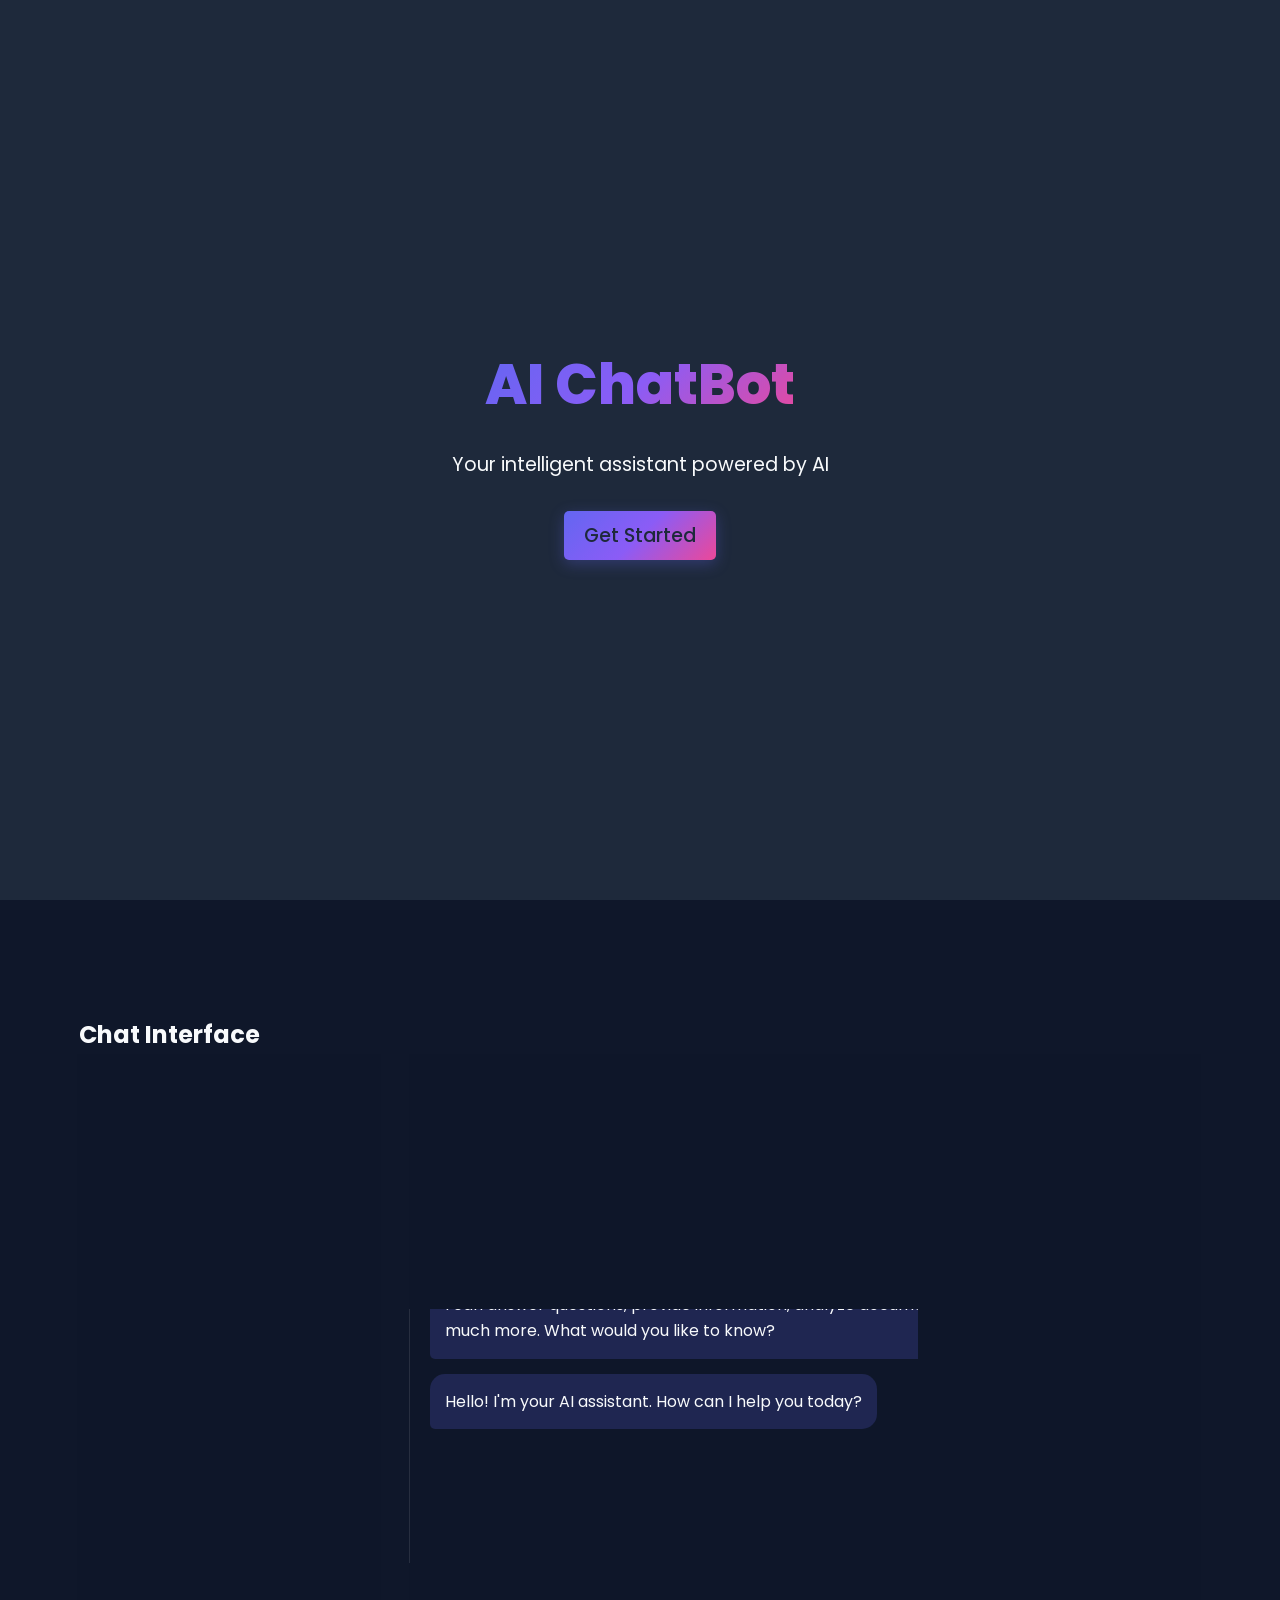
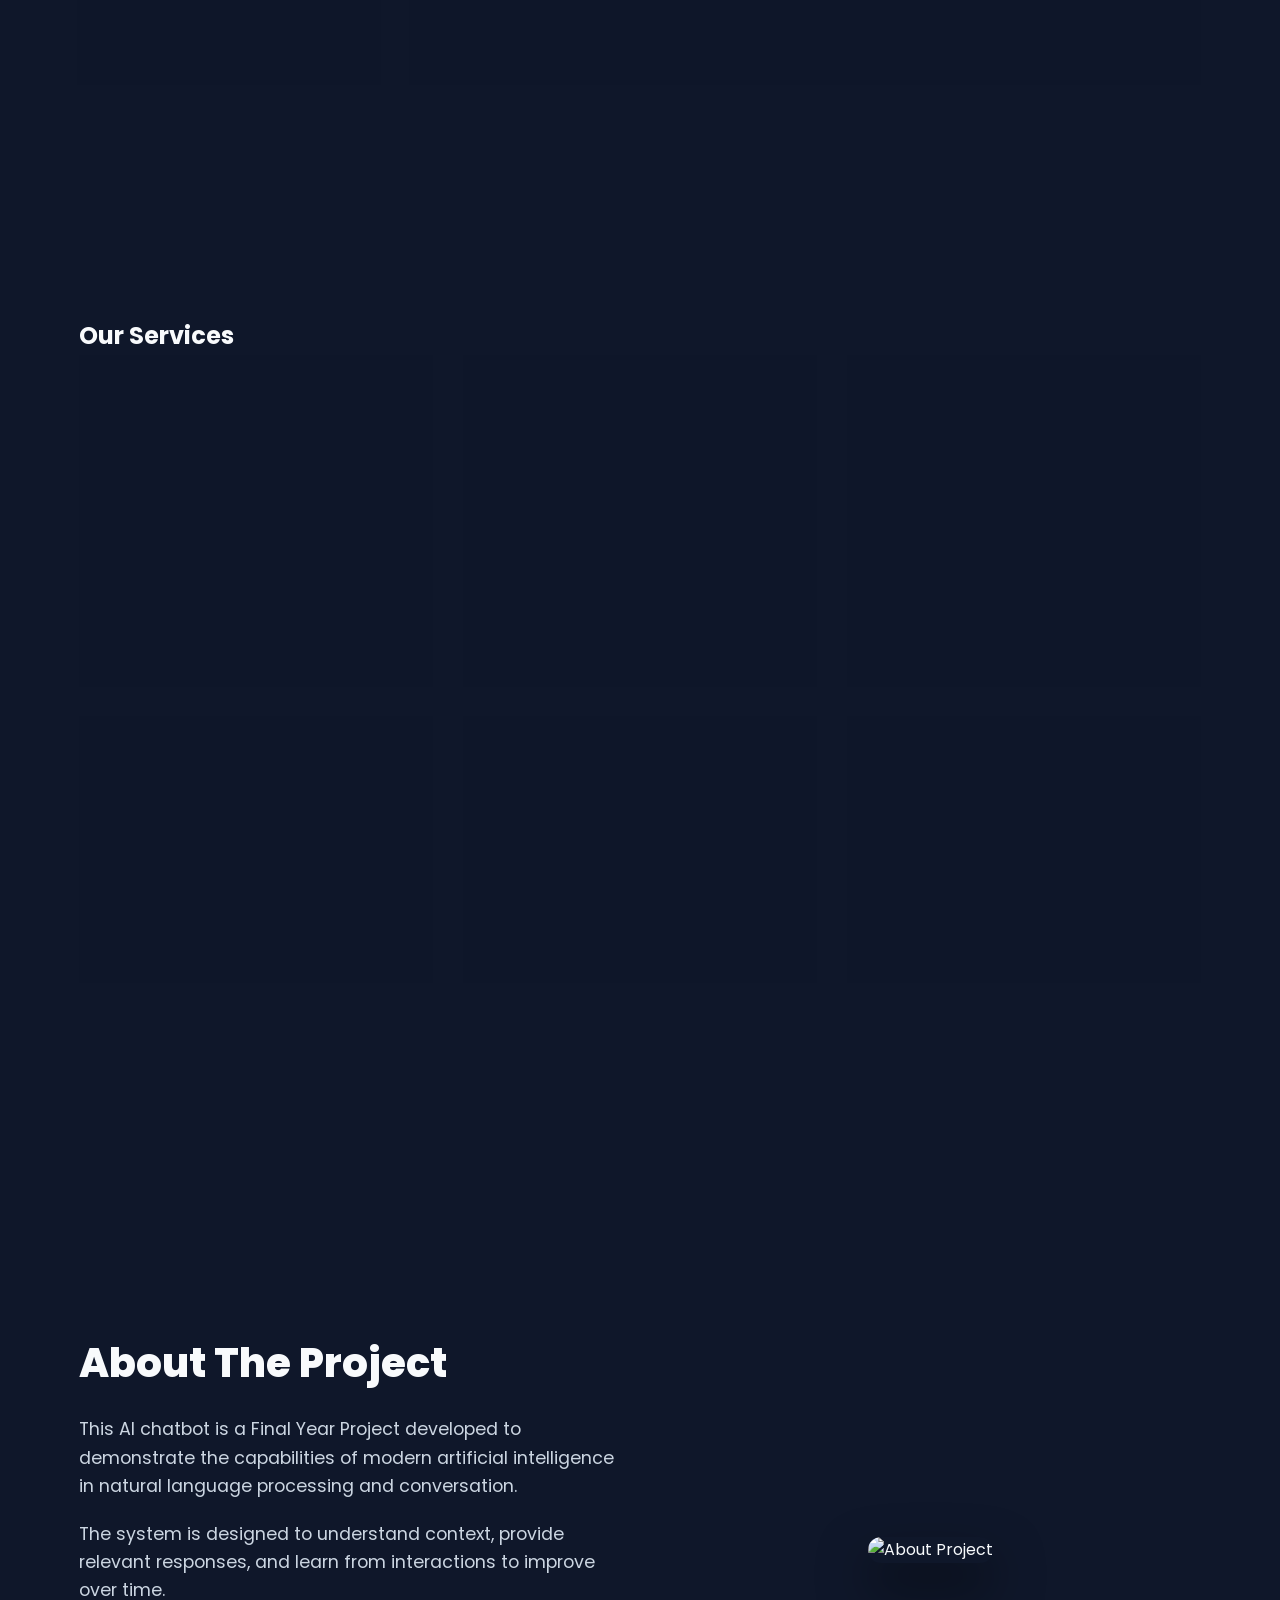
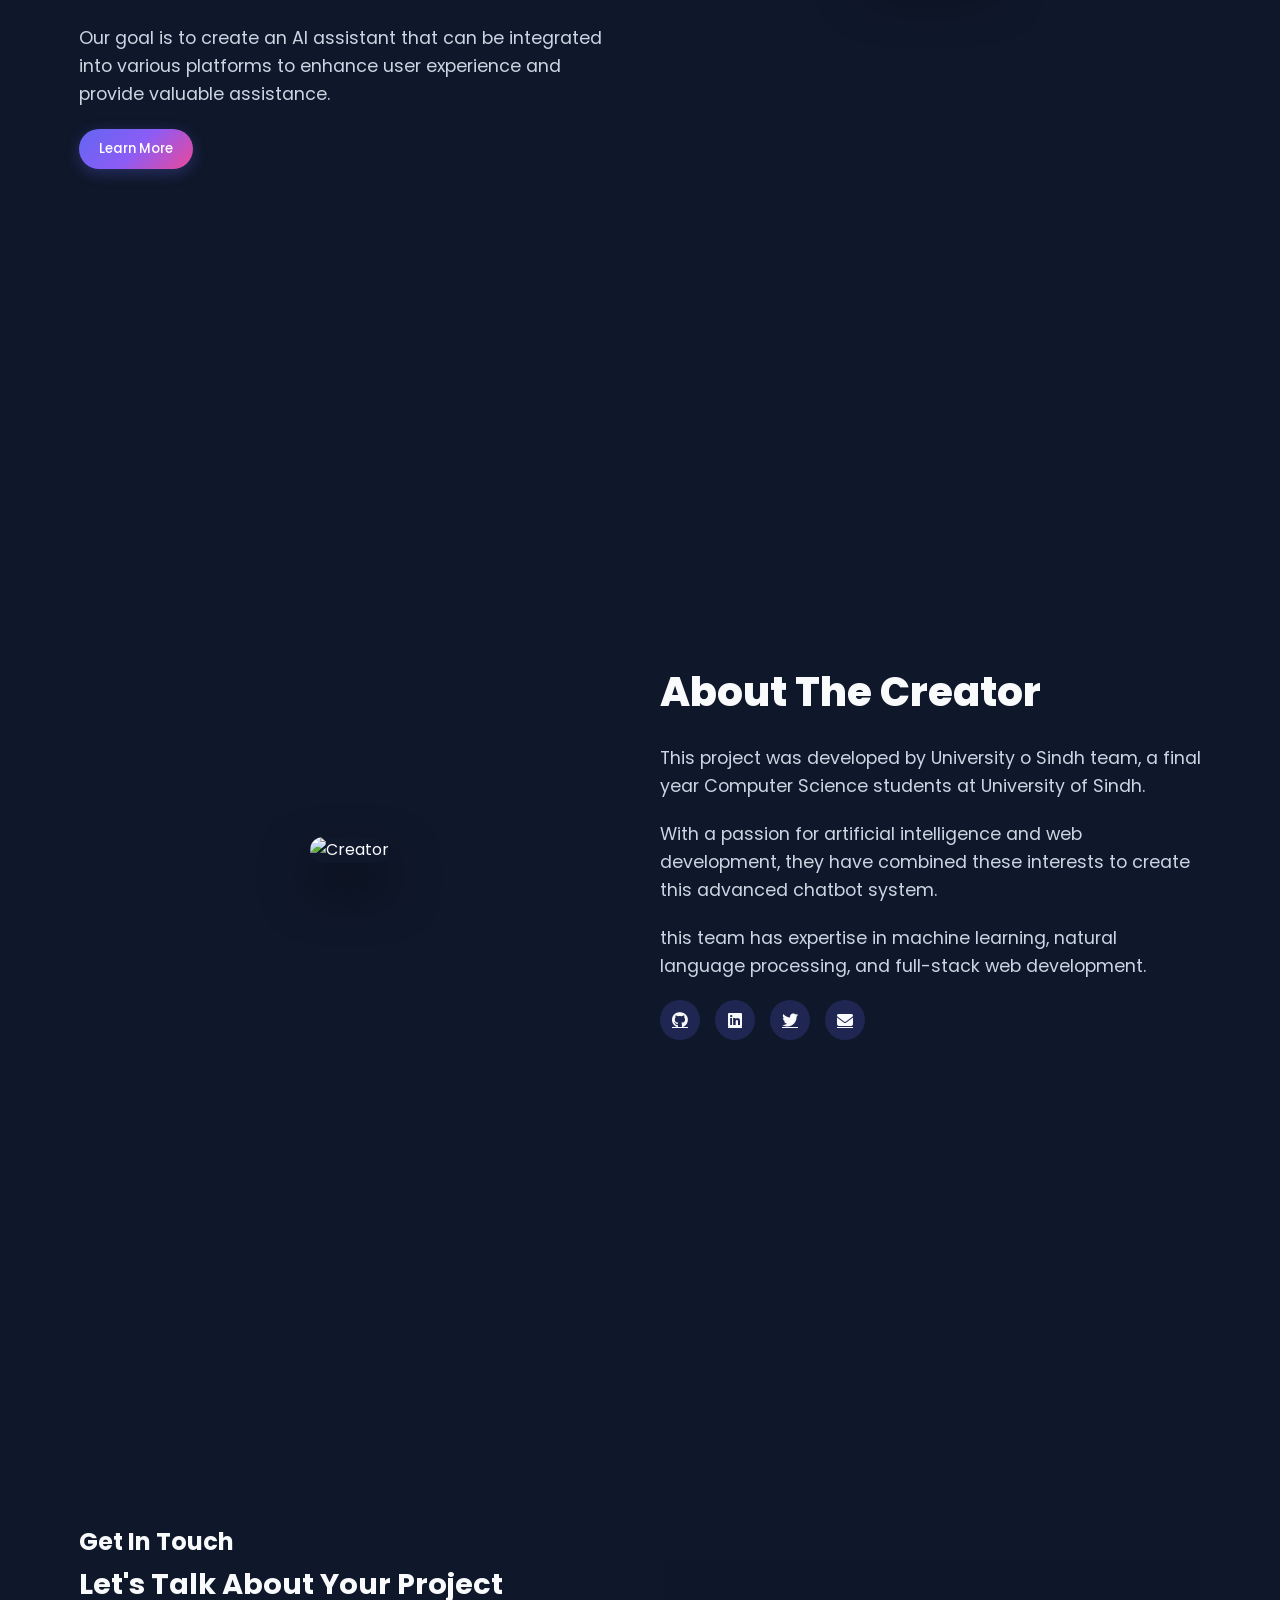
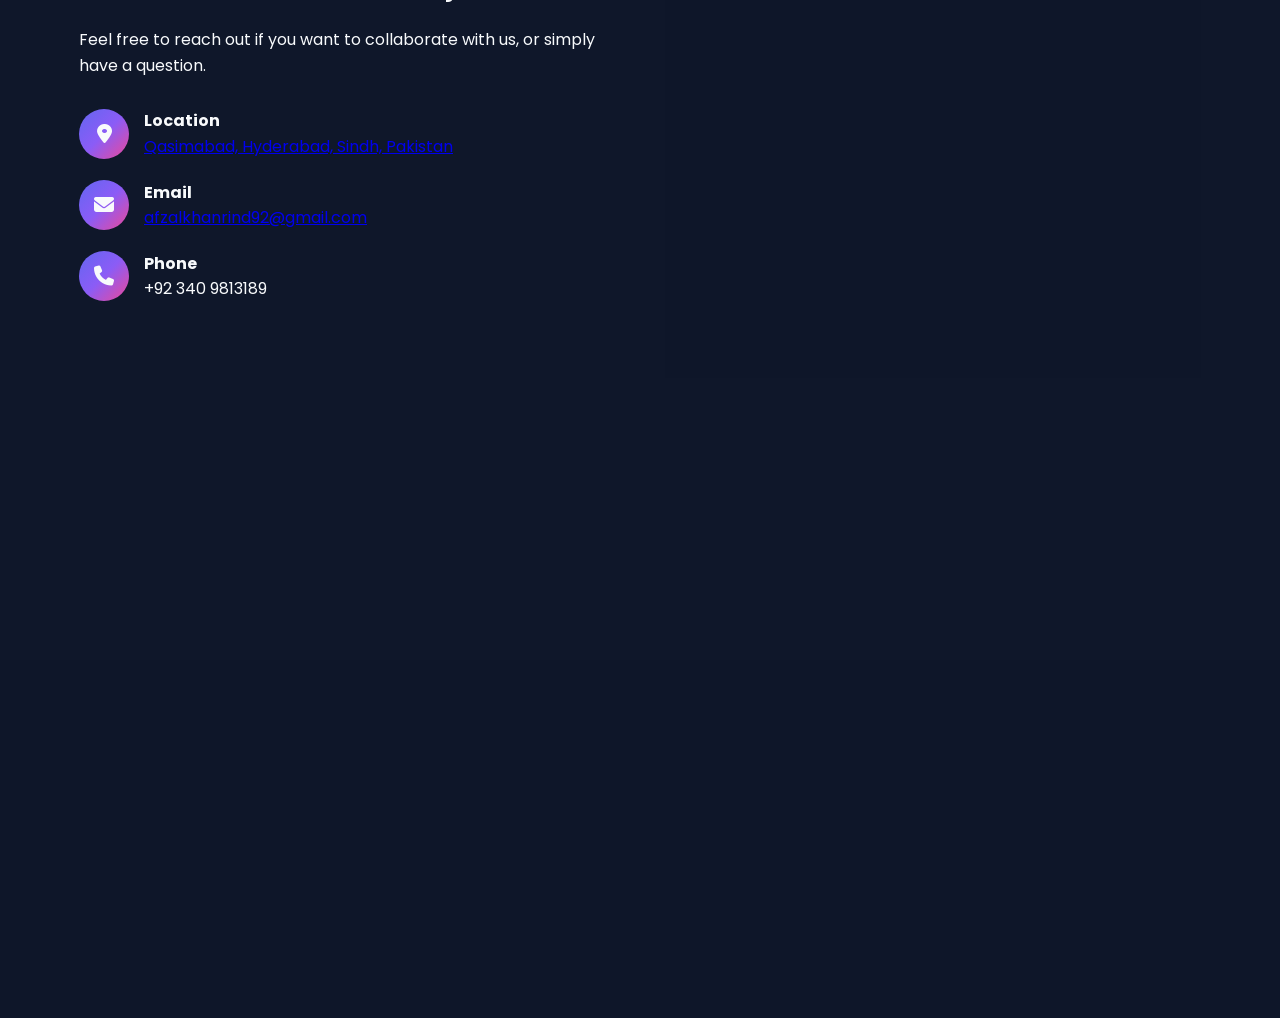
==== index.html @ c1f3da2f "Final Year project Computer Science" ====
<html lang="en">
<head>
    <meta charset="UTF-8">
    <meta name="viewport" content="width=device-width, initial-scale=1.0">
    <title>AI ChatBot | Final Year Project</title>
    <link href="https://cdn.jsdelivr.net/npm/tailwindcss@2.2.19/dist/tailwind.min.css" rel="stylesheet">
    <link rel="stylesheet" href="https://cdnjs.cloudflare.com/ajax/libs/font-awesome/6.4.0/css/all.min.css">
    <link href="https://fonts.googleapis.com/css2?family=Poppins:wght@300;400;500;600;700&display=swap" rel="stylesheet">
    <style>
        * {
            margin: 0;
            padding: 0;
            box-sizing: border-box;
            font-family: 'Poppins', sans-serif;
        }

        :root {
            --primary: #6366f1;
            --primary-dark: #4f46e5;
            --secondary: #8b5cf6;
            --accent: #ec4899;
            --light: #f8fafc;
            --dark: #1e293b;
            --gray: #64748b;
            --success: #10b981;
            --gradient: linear-gradient(135deg, var(--primary) 0%, var(--secondary) 50%, var(--accent) 100%);
            --transition: all 0.3s ease;
        }

        body {
            background-color: #0f172a;
            color: var(--light);
            line-height: 1.6;
            overflow-x: hidden;
            transition: var(--transition);
        }

        body.light-mode {
            background-color: #f1f5f9;
            color: var(--dark);
        }

        .glass-effect {
            background: rgba(15, 23, 42, 0.7);
            backdrop-filter: blur(10px);
            border: 1px solid rgba(255, 255, 255, 0.1);
        }

        /* //ai chat icon */
        /* //ai chat icon */
        /* //ai chat icon */
        #ai-chat-icon {
            position: fixed;
            bottom: 20px;
            right: 20px;
            width: 60px;
            height: 60px;
            background-image: linear-gradient(135deg, 
             rgb(99, 102, 241) 0%,
             rgb(139, 92, 246) 50%, 
             rgb(236, 72, 153) 100%); /* Blue background */
            border-radius: 50%; /* Circular shape */
            display: flex;
            justify-content: center;
            align-items: center;
            cursor: pointer;
            box-shadow: 0 4px 8px rgba(0, 0, 0, 0.2); /* Shadow for depth */
            transition: transform 0.3s ease; /* Smooth hover effect */
            z-index: 1000; /* Ensure it's on top, floating above content */
            border: none; /* Remove button border */
            padding: 0; /* Remove padding */
        }
        #ai-chat-icon:hover {
            transform: scale(1.1); /* Slight enlarge on hover */
        }

        #ai-chat-icon::before {
            content: "💬"; /* Chat bubble emoji as icon */
            font-size: 30px;
        }

        .light-mode .glass-effect {
            background: rgba(255, 255, 255, 0.7);
            border: 1px solid rgba(0, 0, 0, 0.1);
        }

        .container {
            width: 90%;
            max-width: 1200px;
            margin: 0 auto;
            padding: 0 15px;
        }

        .section {
            padding: 80px 0;
            min-height: 100vh;
            display: flex;
            align-items: center;
        }

        /* Navigation */
        header {
            position: fixed;
            top: 0;
            left: 0;
            width: 100%;
            z-index: 1000;
            padding: 15px 0;
            transition: var(--transition);
        }

        .header-container {
            display: flex;
            justify-content: space-between;
            align-items: center;
        }

        .logo {
            display: flex;
            align-items: center;
            font-weight: 700;
            font-size: 24px;
            color: var(--light);
        }

        .light-mode .logo {
            color: var(--dark);
        }

        .logo span {
            background: var(--gradient);
            -webkit-background-clip: text;
            background-clip: text;
            color: transparent;
            margin-left: 5px;
        }

        .nav-links {
            display: flex;
            align-items: center;
        }

        .nav-links a {
            color: var(--light);
            margin: 0 15px;
            font-weight: 500;
            transition: var(--transition);
            position: relative;
        }

        .light-mode .nav-links a {
            color: var(--dark);
        }

        .nav-links a:hover {
            color: var(--primary);
        }

        .nav-links a:after {
            content: '';
            position: absolute;
            bottom: -5px;
            left: 0;
            width: 0;
            height: 2px;
            background: var(--gradient);
            transition: var(--transition);
        }

        .nav-links a:hover:after {
            width: 100%;
        }

        .nav-actions {
            display: flex;
            align-items: center;
            gap: 15px;
        }

        .btn {
            display: inline-block;
            padding: 10px 20px;
            background: var(--gradient);
            color: white;
            border-radius: 50px;
            font-weight: 500;
            transition: var(--transition);
            border: none;
            cursor: pointer;
            box-shadow: 0 4px 15px rgba(99, 102, 241, 0.3);
        }

        .btn:hover {
            transform: translateY(-3px);
            box-shadow: 0 8px 25px rgba(99, 102, 241, 0.5);
        }

        .btn-outline {
            background: transparent;
            border: 2px solid var(--primary);
            color: var(--primary);
            box-shadow: none;
        }

        .light-mode .btn-outline {
            color: var(--primary);
        }

        .btn-outline:hover {
            background: var(--primary);
            color: white;
        }

        .hamburger {
            display: none;
            flex-direction: column;
            gap: 5px;
            cursor: pointer;
        }

        .hamburger span {
            width: 25px;
            height: 3px;
            background: var(--light);
            border-radius: 5px;
            transition: var(--transition);
        }

        .light-mode .hamburger span {
            background: var(--dark);
        }

        /* Splash Screen */
       .splash-screen {
            position: fixed;
            top: 0;
            left: 0;
            width: 100%;
            height: 100vh;
            background: var(--dark);
            display: flex;
            justify-content: center;
            align-items: center;
            flex-direction: column;
            z-index: 2000;
            transition: opacity 1.5s ease;
        }

        .splash-screen.hidden {
            opacity: 0;
            pointer-events: none; /* Prevent interaction during fade */
        }

        .splash-logo {
            font-size: 3.5rem;
            font-weight: 800;
            margin-bottom: 20px;
            background: var(--gradient);
            -webkit-background-clip: text;
            background-clip: text;
            color: transparent;
            opacity: 0;
            transform: translateY(20px);
            animation: fadeInUp 1s ease 0.5s forwards;
        }

        .splash-tagline {
            font-size: 1.2rem;
            color: var(--light);
            margin-bottom: 30px;
            opacity: 0;
            transform: translateY(20px);
            animation: fadeInUp 1s ease 1s forwards;
        }

        .splash-btn {
            padding: 10px 20px;
            font-size: 1.2em;
            background-color: var(--light);
            color: var(--dark);
            border: none;
            border-radius: 5px;
            cursor: pointer;
            transition: background-color 0.3s ease;
            opacity: 0;
            transform: translateY(20px);
            animation: fadeInUp 1s ease 1.5s forwards;
        }

        .splash-btn:hover {
            background-color: #e0e0e0;
        }

        /* Fade-in animation */
        @keyframes fadeInUp {
            to {
                opacity: 1;
                transform: translateY(0);
            }
        }

        /* Home Section */
        .home-content {
            display: flex;
            align-items: center;
            justify-content: space-between;
            gap: 40px;
        }

        .home-text {
            flex: 1;
        }

        .home-text h1 {
            font-size: 3rem;
            margin-bottom: 20px;
            font-weight: 800;
            line-height: 1.2;
        }

        .home-text h1 span {
            background: var(--gradient);
            -webkit-background-clip: text;
            background-clip: text;
            color: transparent;
        }

        .home-text p {
            font-size: 1.1rem;
            margin-bottom: 30px;
            color: #cbd5e1;
        }

        .light-mode .home-text p {
            color: var(--gray);
        }

        .home-buttons {
            display: flex;
            gap: 15px;
        }

        .home-image {
            flex: 1;
            text-align: center;
        }

        .home-image img {
            max-width: 100%;
            border-radius: 20px;
            box-shadow: 0 25px 50px rgba(0, 0, 0, 0.5);
        }

        /* Chat Section */
        .chat-container {
            display: flex;
            gap: 30px;
            height: 70vh;
        }

        .sidebar {
            width: 300px;
            background: rgba(15, 23, 42, 0.7);
            border-radius: 15px;
            padding: 20px;
            backdrop-filter: blur(10px);
            border: 1px solid rgba(255, 255, 255, 0.1);
            display: flex;
            flex-direction: column;
        }

        .light-mode .sidebar {
            background: rgba(255, 255, 255, 0.7);
            border: 1px solid rgba(0, 0, 0, 0.1);
        }

        .sidebar-header {
            display: flex;
            justify-content: space-between;
            align-items: center;
            margin-bottom: 20px;
            padding-bottom: 15px;
            border-bottom: 1px solid rgba(255, 255, 255, 0.1);
        }

        .light-mode .sidebar-header {
            border-bottom: 1px solid rgba(0, 0, 0, 0.1);
        }

        .new-chat-btn {
            width: 100%;
            margin-bottom: 20px;
        }

        .search-chats {
            position: relative;
            margin-bottom: 20px;
        }

        .search-chats input {
            width: 100%;
            padding: 10px 15px 10px 40px;
            border-radius: 50px;
            border: 1px solid rgba(255, 255, 255, 0.1);
            background: rgba(15, 23, 42, 0.5);
            color: var(--light);
            outline: none;
            transition: var(--transition);
        }

        .light-mode .search-chats input {
            background: rgba(255, 255, 255, 0.5);
            color: var(--dark);
            border: 1px solid rgba(0, 0, 0, 0.1);
        }

        .search-chats i {
            position: absolute;
            left: 15px;
            top: 50%;
            transform: translateY(-50%);
            color: var(--gray);
        }

        .saved-chats {
            flex: 1;
            overflow-y: auto;
        }

        .chat-item {
            padding: 10px;
            border-radius: 10px;
            margin-bottom: 10px;
            cursor: pointer;
            transition: var(--transition);
        }

        .chat-item:hover {
            background: rgba(99, 102, 241, 0.2);
        }

        .light-mode .chat-item:hover {
            background: rgba(99, 102, 241, 0.1);
        }

        .sidebar-actions {
            margin-top: 20px;
            padding-top: 15px;
            border-top: 1px solid rgba(255, 255, 255, 0.1);
        }

        .light-mode .sidebar-actions {
            border-top: 1px solid rgba(0, 0, 0, 0.1);
        }

        .sidebar-action {
            display: flex;
            align-items: center;
            gap: 10px;
            padding: 10px;
            border-radius: 10px;
            cursor: pointer;
            transition: var(--transition);
        }

        .sidebar-action:hover {
            background: rgba(99, 102, 241, 0.2);
        }

        .light-mode .sidebar-action:hover {
            background: rgba(99, 102, 241, 0.1);
        }

        .chat-main {
            flex: 1;
            display: flex;
            flex-direction: column;
            background: rgba(15, 23, 42, 0.7);
            border-radius: 15px;
            backdrop-filter: blur(10px);
            border: 1px solid rgba(255, 255, 255, 0.1);
            overflow: hidden;
        }

        .light-mode .chat-main {
            background: rgba(255, 255, 255, 0.7);
            border: 1px solid rgba(0, 0, 0, 0.1);
        }

        .chat-header {
            padding: 15px 20px;
            border-bottom: 1px solid rgba(255, 255, 255, 0.1);
            display: flex;
            justify-content: space-between;
            align-items: center;
        }

        .light-mode .chat-header {
            border-bottom: 1px solid rgba(0, 0, 0, 0.1);
        }

        .chat-messages {
            flex: 1;
            padding: 20px;
            overflow-y: auto;
            display: flex;
            flex-direction: column;
            gap: 15px;
        }

        .message {
            max-width: 80%;
            padding: 15px;
            border-radius: 15px;
            position: relative;
            animation: messageIn 0.3s ease;
        }

        @keyframes messageIn {
            from {
                opacity: 0;
                transform: translateY(10px);
            }
            to {
                opacity: 1;
                transform: translateY(0);
            }
        }

        .message.ai {
            background: rgba(99, 102, 241, 0.2);
            border-bottom-left-radius: 5px;
            align-self: flex-start;
        }

        .light-mode .message.ai {
            background: rgba(99, 102, 241, 0.1);
        }

        .message.user {
            background: rgba(139, 92, 246, 0.2);
            border-bottom-right-radius: 5px;
            align-self: flex-end;
        }

        .light-mode .message.user {
            background: rgba(139, 92, 246, 0.1);
        }

        .chat-input {
            padding: 20px;
            border-top: 1px solid rgba(255, 255, 255, 0.1);
            display: flex;
            gap: 10px;
            align-items: center;
        }

        .light-mode .chat-input {
            border-top: 1px solid rgba(0, 0, 0, 0.1);
        }

        .chat-input input {
            flex: 1;
            padding: 15px;
            border-radius: 50px;
            border: 1px solid rgba(255, 255, 255, 0.1);
            background: rgba(15, 23, 42, 0.5);
            color: var(--light);
            outline: none;
            transition: var(--transition);
        }

        .light-mode .chat-input input {
            background: rgba(255, 255, 255, 0.5);
            color: var(--dark);
            border: 1px solid rgba(0, 0, 0, 0.1);
        }

        .chat-input input:focus {
            border-color: var(--primary);
        }

        .chat-actions {
            display: flex;
            gap: 10px;
        }

        .chat-action-btn {
            width: 45px;
            height: 45px;
            border-radius: 50%;
            background: rgba(99, 102, 241, 0.2);
            border: none;
            color: var(--light);
            cursor: pointer;
            transition: var(--transition);
            display: flex;
            align-items: center;
            justify-content: center;
        }

        .light-mode .chat-action-btn {
            background: rgba(99, 102, 241, 0.1);
            color: var(--dark);
        }

        .chat-action-btn:hover {
            background: var(--primary);
            color: white;
        }

        /* Services Section */
        .services-grid {
            display: grid;
            grid-template-columns: repeat(auto-fit, minmax(300px, 1fr));
            gap: 30px;
        }

        .service-card {
            background: rgba(15, 23, 42, 0.7);
            border-radius: 15px;
            padding: 30px;
            text-align: center;
            transition: var(--transition);
            backdrop-filter: blur(10px);
            border: 1px solid rgba(255, 255, 255, 0.1);
        }

        .light-mode .service-card {
            background: rgba(255, 255, 255, 0.7);
            border: 1px solid rgba(0, 0, 0, 0.1);
        }

        .service-card:hover {
            transform: translateY(-10px);
            box-shadow: 0 15px 30px rgba(0, 0, 0, 0.3);
            border-color: rgba(99, 102, 241, 0.3);
        }

        .service-icon {
            width: 80px;
            height: 80px;
            background: var(--gradient);
            border-radius: 20px;
            display: flex;
            align-items: center;
            justify-content: center;
            margin: 0 auto 20px;
            font-size: 32px;
            transform: rotate(45deg);
            transition: var(--transition);
        }

        .service-icon i {
            transform: rotate(-45deg);
        }

        .service-card:hover .service-icon {
            transform: rotate(0);
            border-radius: 50%;
        }

        .service-card h3 {
            font-size: 1.5rem;
            margin-bottom: 15px;
            font-weight: 600;
        }

        .service-card p {
            color: #cbd5e1;
        }

        .light-mode .service-card p {
            color: var(--gray);
        }

        /* About Sections */
        .about-content, .creator-content {
            display: flex;
            align-items: center;
            gap: 40px;
        }

        .about-text, .creator-text {
            flex: 1;
        }

        .about-text h2, .creator-text h2 {
            font-size: 2.5rem;
            margin-bottom: 20px;
            font-weight: 800;
        }

        .about-text p, .creator-text p {
            font-size: 1.1rem;
            margin-bottom: 20px;
            color: #cbd5e1;
        }

        .light-mode .about-text p, .light-mode .creator-text p {
            color: var(--gray);
        }

        .about-image, .creator-image {
            flex: 1;
            text-align: center;
        }

        .about-image img, .creator-image img {
            max-width: 100%;
            border-radius: 20px;
            box-shadow: 0 25px 50px rgba(0, 0, 0, 0.5);
        }

        /* Contact Section */
        .contact-container {
            display: grid;
            grid-template-columns: repeat(auto-fit, minmax(300px, 1fr));
            gap: 50px;
        }

        .contact-info h3 {
            font-size: 1.8rem;
            margin-bottom: 20px;
        }

        .contact-details {
            margin-top: 30px;
        }

        .contact-item {
            display: flex;
            align-items: center;
            gap: 15px;
            margin-bottom: 20px;
        }

        .contact-icon {
            width: 50px;
            height: 50px;
            background: var(--gradient);
            border-radius: 50%;
            display: flex;
            align-items: center;
            justify-content: center;
            font-size: 20px;
        }

        .contact-form {
            background: rgba(15, 23, 42, 0.7);
            padding: 30px;
            border-radius: 15px;
            backdrop-filter: blur(10px);
            border: 1px solid rgba(255, 255, 255, 0.1);
        }

        .light-mode .contact-form {
            background: rgba(255, 255, 255, 0.7);
            border: 1px solid rgba(0, 0, 0, 0.1);
        }

        .form-group {
            margin-bottom: 20px;
        }

        .form-control {
            width: 100%;
            padding: 15px;
            border-radius: 10px;
            border: 1px solid rgba(255, 255, 255, 0.1);
            background: rgba(15, 23, 42, 0.5);
            color: var(--light);
            outline: none;
            transition: var(--transition);
        }

        .light-mode .form-control {
            background: rgba(255, 255, 255, 0.5);
            color: var(--dark);
            border: 1px solid rgba(0, 0, 0, 0.1);
        }

        .form-control:focus {
            border-color: var(--primary);
        }

        textarea.form-control {
            min-height: 150px;
            resize: vertical;
        }

        /* Footer */
        footer {
            background: rgba(15, 23, 42, 0.7);
            padding: 40px 0;
            margin-top: 60px;
            backdrop-filter: blur(10px);
            border-top: 1px solid rgba(255, 255, 255, 0.1);
        }

        .light-mode footer {
            background: rgba(255, 255, 255, 0.7);
            border-top: 1px solid rgba(0, 0, 0, 0.1);
        }

        .footer-content {
            display: grid;
            grid-template-columns: repeat(auto-fit, minmax(250px, 1fr));
            gap: 30px;
        }

        .footer-column h3 {
            font-size: 1.2rem;
            margin-bottom: 20px;
            color: var(--primary);
        }

        .footer-links {
            list-style: none;
        }

        .footer-links li {
            margin-bottom: 10px;
        }

        .footer-links a {
            color: #cbd5e1;
            text-decoration: none;
            transition: var(--transition);
        }

        .light-mode .footer-links a {
            color: var(--gray);
        }

        .footer-links a:hover {
            color: var(--primary);
            padding-left: 5px;
        }

        .social-links {
            display: flex;
            gap: 15px;
            margin-top: 20px;
        }

        .social-links a {
            width: 40px;
            height: 40px;
            background: rgba(99, 102, 241, 0.2);
            border-radius: 50%;
            display: flex;
            align-items: center;
            justify-content: center;
            color: var(--light);
            transition: var(--transition);
        }

        .light-mode .social-links a {
            background: rgba(99, 102, 241, 0.1);
            color: var(--dark);
        }

        .social-links a:hover {
            background: var(--primary);
            color: white;
            transform: translateY(-5px);
        }

        .copyright {
            text-align: center;
            padding-top: 30px;
            margin-top: 30px;
            border-top: 1px solid rgba(255, 255, 255, 0.1);
            color: #cbd5e1;
            font-size: 0.9rem;
        }

        .light-mode .copyright {
            border-top: 1px solid rgba(0, 0, 0, 0.1);
            color: var(--gray);
        }

        /* Responsive Design */
        @media (max-width: 992px) {
            .home-content, .about-content, .creator-content {
                flex-direction: column;
                text-align: center;
            }
            
            .home-buttons {
                justify-content: center;
            }
            
            .chat-container {
                flex-direction: column;
                height: auto;
            }
            
            .sidebar {
                width: 100%;
                margin-bottom: 20px;
            }
        }

        @media (max-width: 768px) {
            .nav-links {
                display: none;
            }
            
            .hamburger {
                display: flex;
            }
            
            .home-text h1 {
                font-size: 2.5rem;
            }
            
            .section {
                padding: 60px 0;
            }
        }
    </style>
</head>
<body>
    <!-- Splash Screen -->
    <div class="splash-screen" id="splashScreen">
        <div class="splash-logo">AI ChatBot</div>
        <div class="splash-tagline">Your intelligent assistant powered by AI</div>
        <button class="btn splash-btn" id="startBtn">Get Started</button>
    </div>

    <!-- Header -->
    <header class="glass-effect">
        <div class="container header-container">
            <a href="#" class="logo">AI<span>ChatBot</span></a>
            
            <div class="nav-links">
                <a href="#home">Home</a>
                <a href="login_regis.html" target="_blank" id="newChatBtn">Chat</a>
                <a href="#services">Services</a>
                <a href="#about">About Project</a>
                <a href="#creator">About Creator</a>
                <a href="#contact">Contact</a>
            </div>
            
            <div class="nav-actions">
                <button class="btn-outline" id="themeToggle">
                    <i class="fas fa-moon"></i>
                </button>
                <div class="hamburger" id="hamburger">
                    <span></span>
                    <span></span>
                    <span></span>
                </div>
            </div>
        </div>
    </header>

    <!-- Home Section -->
    <section class="section" id="home">
        <div class="container home-content">
            <div class="home-text">
                <h1>Experience the Power of <span>AI Chat</span></h1>
                <p>Our advanced chatbot utilizes cutting-edge artificial intelligence to provide intelligent responses, answer queries, and assist with various tasks. Experience the future of conversation today.</p>
                <div class="home-buttons">
                    <button class="btn">Start Chatting</button>
                    <button class="btn btn-outline">
                        <i class="fas fa-play-circle"></i> Watch Demo
                    </button>
                </div>
            </div>
            <div class="home-image">
                <img src="https://cdn.prod.website-files.com/634054c00f602044abb3060d/6493311b4fb3f00cc62310f1_Best%20AI%20Chatbots.webp" alt="AI Chat Visualization">
            </div>
        </div>
    </section>

    <!-- Chat Section -->
    <section class="section" id="chat">
        <div class="container">
            <h2 class="text-3xl font-bold text-center mb-10">Chat Interface</h2>
            
            <div class="chat-container">
                <div class="sidebar">
                    <div class="sidebar-header">
                        <h3>Conversations</h3>
                    </div>
                    
                    <button class="btn new-chat-btn">
                        <i class="fas fa-plus"></i> New Chat
                    </button>
                    
                    <div class="search-chats">
                        <i class="fas fa-search"></i>
                        <input type="text" placeholder="Search chats...">
                    </div>
                    
                    <div class="saved-chats">
                        <div class="chat-item">
                            <div>Project Discussion</div>
                            <small>Yesterday</small>
                        </div>
                        <div class="chat-item">
                            <div>Technical Support</div>
                            <small>2 days ago</small>
                        </div>
                        <div class="chat-item">
                            <div>General Inquiry</div>
                            <small>Last week</small>
                        </div>
                    </div>
                    
                    <div class="sidebar-actions">
                        <div class="sidebar-action">
                            <i class="fas fa-save"></i>
                            <span>Save Chat</span>
                        </div>
                        <div class="sidebar-action">
                            <i class="fas fa-broom"></i>
                            <span>Clear Chats</span>
                        </div>
                        <div class="sidebar-action">
                            <i class="fas fa-moon"></i>
                            <span>Toggle Theme</span>
                        </div>
                    </div>
                </div>
                
                <div class="chat-main">
                    <div class="chat-header">
                        <h3>AI Assistant</h3>
                        <div class="chat-status">
                            <span class="status-dot"></span>
                            Online
                        </div>
                    </div>
                    
                    <div class="chat-messages">
                        <div class="message ai">
                            Hello! I'm your AI assistant. How can I help you today?
                        </div>
                        <div class="message user">
                            I'd like to learn more about your capabilities.
                        </div>
                        <div class="message ai">
                            I can answer questions, provide information, analyze documents, and much more. What would you like to know?
                        </div>
                    </div>
                    
                    <div class="chat-input">
                        <input type="text" placeholder="Type your message...">
                        <div class="chat-actions">
                            <button class="chat-action-btn">
                                <i class="fas fa-paperclip"></i>
                            </button>
                            <button class="chat-action-btn">
                                <i class="fas fa-microphone"></i>
                            </button>
                            <button class="chat-action-btn">
                                <i class="fas fa-paper-plane"></i>
                            </button>
                        </div>
                    </div>
                </div>
            </div>
        </div>
    </section>

    <!-- Services Section -->
    <section class="section" id="services">
        <div class="container">
            <h2 class="text-3xl font-bold text-center mb-10">Our Services</h2>
            
            <div class="services-grid">
                <div class="service-card">
                    <div class="service-icon">
                        <i class="fas fa-comments"></i>
                    </div>
                    <h3>Intelligent Conversations</h3>
                    <p>Engage in natural, human-like conversations with our advanced AI chatbot.</p>
                </div>
                
                <div class="service-card">
                    <div class="service-icon">
                        <i class="fas fa-file-alt"></i>
                    </div>
                    <h3>Document Analysis</h3>
                    <p>Upload documents and get summaries, insights, and answers from your content.</p>
                </div>
                
                <div class="service-card">
                    <div class="service-icon">
                        <i class="fas fa-search"></i>
                    </div>
                    <h3>Smart Search</h3>
                    <p>Find information quickly with our AI-powered search capabilities.</p>
                </div>
                
                <div class="service-card">
                    <div class="service-icon">
                        <i class="fas fa-language"></i>
                    </div>
                    <h3>Multilingual Support</h3>
                    <p>Communicate in multiple languages with accurate translation.</p>
                </div>
                
                <div class="service-card">
                    <div class="service-icon">
                        <i class="fas fa-robot"></i>
                    </div>
                    <h3>Task Automation</h3>
                    <p>Automate repetitive tasks and increase your productivity.</p>
                </div>
                
                <div class="service-card">
                    <div class="service-icon">
                        <i class="fas fa-chart-line"></i>
                    </div>
                    <h3>Data Analysis</h3>
                    <p>Get insights from your data with advanced analytical capabilities.</p>
                </div>
            </div>
        </div>
    </section>

    <!-- About Project Section -->
    <section class="section" id="about">
        <div class="container about-content">
            <div class="about-text">
                <h2>About The Project</h2>
                <p>This AI chatbot is a Final Year Project developed to demonstrate the capabilities of modern artificial intelligence in natural language processing and conversation.</p>
                <p>The system is designed to understand context, provide relevant responses, and learn from interactions to improve over time.</p>
                <p>Our goal is to create an AI assistant that can be integrated into various platforms to enhance user experience and provide valuable assistance.</p>
                <button class="btn">Learn More</button>
            </div>
            <div class="about-image">
                <img src="https://messengerbot.app/wp-content/uploads/2025/05/chatbot-voice-assistant-1280x731.png" alt="About Project">
            </div>
        </div>
    </section>

    <!-- About Creator Section -->
    <section class="section" id="creator">
        <div class="container creator-content">
            <div class="creator-image">
                <img src="C:\Users\AfzalTAS\Desktop\chatbot-ui\webAssets\Afzal2.jpg" alt="Creator">
            </div>
            <div class="creator-text">
                <h2>About The Creator</h2>
                <p>This project was developed by University o Sindh team, a final year Computer Science students at University of Sindh.</p>
                <p>With a passion for artificial intelligence and web development, they have combined these interests to create this advanced chatbot system.</p>
                <p>this team has expertise in machine learning, natural language processing, and full-stack web development.</p>
                <div class="social-links">
                    <a href="#"><i class="fab fa-github"></i></a>
                    <a href="#"><i class="fab fa-linkedin"></i></a>
                    <a href="#"><i class="fab fa-twitter"></i></a>
                    <a href="#"><i class="fas fa-envelope"></i></a>
                </div>
            </div>
        </div>
    </section>

    <!-- Contact Section -->
    <section class="section" id="contact">
        <div class="container">
            <h2 class="text-3xl font-bold text-center mb-10">Get In Touch</h2>
            
            <div class="contact-container">
                <div class="contact-info">
                    <h3>Let's Talk About Your Project</h3>
                    <p>Feel free to reach out if you want to collaborate with us, or simply have a question.</p>
                    
                    <div class="contact-details">
                        <div class="contact-item">
                            <div class="contact-icon">
                                <i class="fas fa-map-marker-alt"></i>
                            </div>
                            <div>
                                <h4>Location</h4>
                                <p><a href="https://www.bing.com/maps/directions?ty=18&vdpid=7409559364731666433&v=2&sV=1&FORM=MIRE&secq=25.407309%2C68.338774&srs=mp" target="_blank">Qasimabad, Hyderabad, Sindh, Pakistan</a></p>
                            </div>
                        </div>
                        
                        <div class="contact-item">
                            <div class="contact-icon">
                                <i class="fas fa-envelope"></i>
                            </div>
                            <div>
                                <h4>Email</h4>
                                <p><a href="https://mail.google.com/mail/?view=cm&fs=1&tf=1&to=afzalkhanrind92@gmail.com" target="_blank">afzalkhanrind92@gmail.com</a></p>
                            </div>
                        </div>
                        
                        <div class="contact-item">
                            <div class="contact-icon">
                                <i class="fas fa-phone"></i>
                            </div>
                            <div>
                                <h4>Phone</h4>
                                <p>+92 340 9813189</p>
                            </div>
                        </div>
                    </div>
                </div>
                
                <div class="contact-form">
                    <form>
                        <div class="form-group">
                            <input type="text" class="form-control" placeholder="Your Name" required>
                        </div>
                        
                        <div class="form-group">
                            <input type="email" class="form-control" placeholder="Your Email" required>
                        </div>
                        
                        <div class="form-group">
                            <textarea class="form-control" placeholder="Your Message" required></textarea>
                        </div>
                        
                        <button type="submit" class="btn">Send Message</button>
                    </form>
                </div>
            </div>
        </div>
    </section>
    <button id="ai-chat-icon"></button>

    <!-- Footer -->
    <footer>
        <div class="container">
            <div class="footer-content">
                <div class="footer-column">
                    <h3>AI ChatBot</h3>
                    <p>An intelligent chatbot solution powered by artificial intelligence for modern applications.</p>
                </div>
                
                <div class="footer-column">
                    <h3>Quick Links</h3>
                    <ul class="footer-links">
                        <li><a href="#home">Home</a></li>
                        <li><a href="#chat">Chat</a></li>
                        <li><a href="#services">Services</a></li>
                        <li><a href="#about">About</a></li>
                    </ul>
                </div>
                
                <div class="footer-column">
                    <h3>Resources</h3>
                    <ul class="footer-links">
                        <li><a href="#">Documentation</a></li>
                        <li><a href="#">API</a></li>
                        <li><a href="#">Tutorials</a></li>
                        <li><a href="#">Blog</a></li>
                    </ul>
                </div>
                
                <div class="footer-column">
                    <h3>Connect With Us</h3>
                    <div class="social-links">
                        <a href="#"><i class="fab fa-facebook-f"></i></a>
                        <a href="#"><i class="fab fa-twitter"></i></a>
                        <a href="#"><i class="fab fa-linkedin-in"></i></a>
                        <a href="#"><i class="fab fa-github"></i></a>
                    </div>
                </div>
            </div>
            
            <div class="copyright">
                <p>&copy; 2023 AI ChatBot. All Rights Reserved. | Final Year Project</p>
            </div>
        </div>
    </footer>

    <script>
        

      document.getElementById('ai-chat-icon').addEventListener('click', function() {
    localStorage.setItem('startNewChat', 'true'); // Set flag
    window.open('login_regis.html', '_blank');   // Open chat screen
});

        // DOM Elements
        const splashScreen = document.getElementById('splashScreen');
        const startBtn = document.getElementById('startBtn');
        const themeToggle = document.getElementById('themeToggle');
        const body = document.body;

        // Hide splash screen and show main content
       window.addEventListener('load', () => {
            const splashScreen = document.getElementById('splashScreen');
            setTimeout(() => {
                splashScreen.classList.add('hidden'); // Start fade-out
                setTimeout(() => {
                    splashScreen.style.display = 'none'; // Remove from layout
                    // Scroll to home section
                    document.getElementById('home').scrollIntoView({ behavior: 'smooth' });
                }, 1500); // Match CSS transition duration (1.5s)
            }, 2000); // 2-second delay before fade starts
        });
        // Theme toggle functionality
        themeToggle.addEventListener('click', () => {
            body.classList.toggle('light-mode');
            
            if (body.classList.contains('light-mode')) {
                themeToggle.innerHTML = '<i class="fas fa-sun"></i>';
            } else {
                themeToggle.innerHTML = '<i class="fas fa-moon"></i>';
            }
        });

        // Chat functionality
        const messageInput = document.querySelector('.chat-input input');
        const sendButton = document.querySelector('.chat-action-btn:last-child');
        const chatMessages = document.querySelector('.chat-messages');

        function addMessage(text, isUser = false) {
            const messageElement = document.createElement('div');
            messageElement.classList.add('message');
            messageElement.classList.add(isUser ? 'user' : 'ai');
            messageElement.textContent = text;
            chatMessages.appendChild(messageElement);
            chatMessages.scrollTop = chatMessages.scrollHeight;
        }

        function generateAIResponse(message) {
            const lowerMessage = message.toLowerCase();
            
            if (lowerMessage.includes('hello') || lowerMessage.includes('hi')) {
                return "Hello there! How can I assist you today?";
            } else if (lowerMessage.includes('how are you')) {
                return "I'm just a program, but I'm functioning perfectly! How can I help you?";
            } else if (lowerMessage.includes('name')) {
                return "I'm AI ChatBot, your virtual assistant.";
            } else if (lowerMessage.includes('help')) {
                return "I can answer questions, provide information, and assist with various tasks. What do you need help with?";
            } else if (lowerMessage.includes('thank')) {
                return "You're welcome! Is there anything else I can help with?";
            } else {
                const responses = [
                    "That's interesting. Tell me more about it.",
                    "I understand. How can I assist you with that?",
                    "I'm here to help. What else would you like to know?",
                    "That's a great question. Let me think about it...",
                    "I'm designed to assist with various tasks. How can I help you?"
                ];
                return responses[Math.floor(Math.random() * responses.length)];
            }
        }

        function sendMessage() {
            const message = messageInput.value.trim();
            if (message === '') return;
            
            addMessage(message, true);
            messageInput.value = '';
            
            // Simulate AI response after a short delay
            setTimeout(() => {
                addMessage(generateAIResponse(message), false);
            }, 1000);
        }

        sendButton.addEventListener('click', sendMessage);
        messageInput.addEventListener('keypress', (e) => {
            if (e.key === 'Enter') {
                sendMessage();
            }
        });

        // Smooth scrolling for navigation links
        document.querySelectorAll('a[href^="#"]').forEach(anchor => {
            anchor.addEventListener('click', function (e) {
                e.preventDefault();
                
                const targetId = this.getAttribute('href');
                if (targetId === '#') return;
                
                const targetElement = document.querySelector(targetId);
                if (targetElement) {
                    targetElement.scrollIntoView({
                        behavior: 'smooth'
                    });
                }
            });
        });

        // Add some sample messages for demo
        setTimeout(() => {
            addMessage("Hello! I'm your AI assistant. How can I help you today?", false);
        }, 2000);
    </script>
</body>
</html>
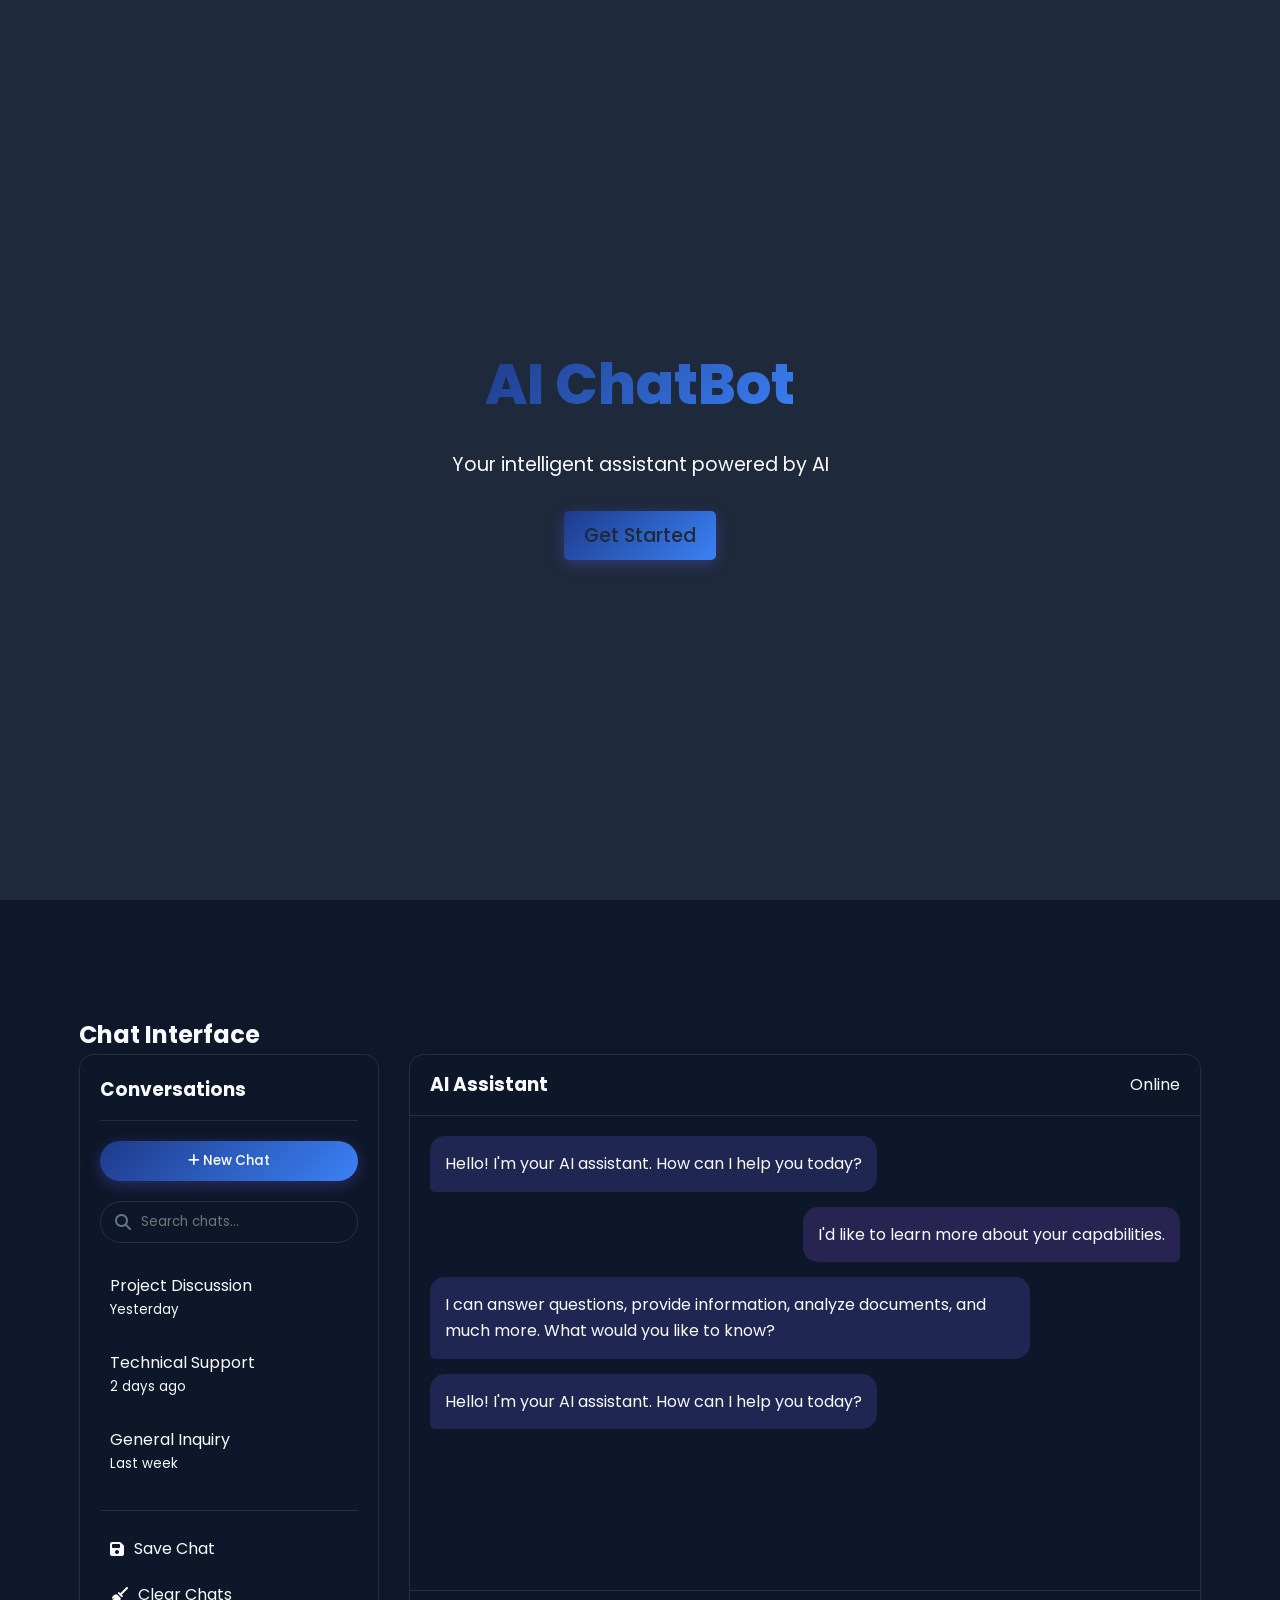
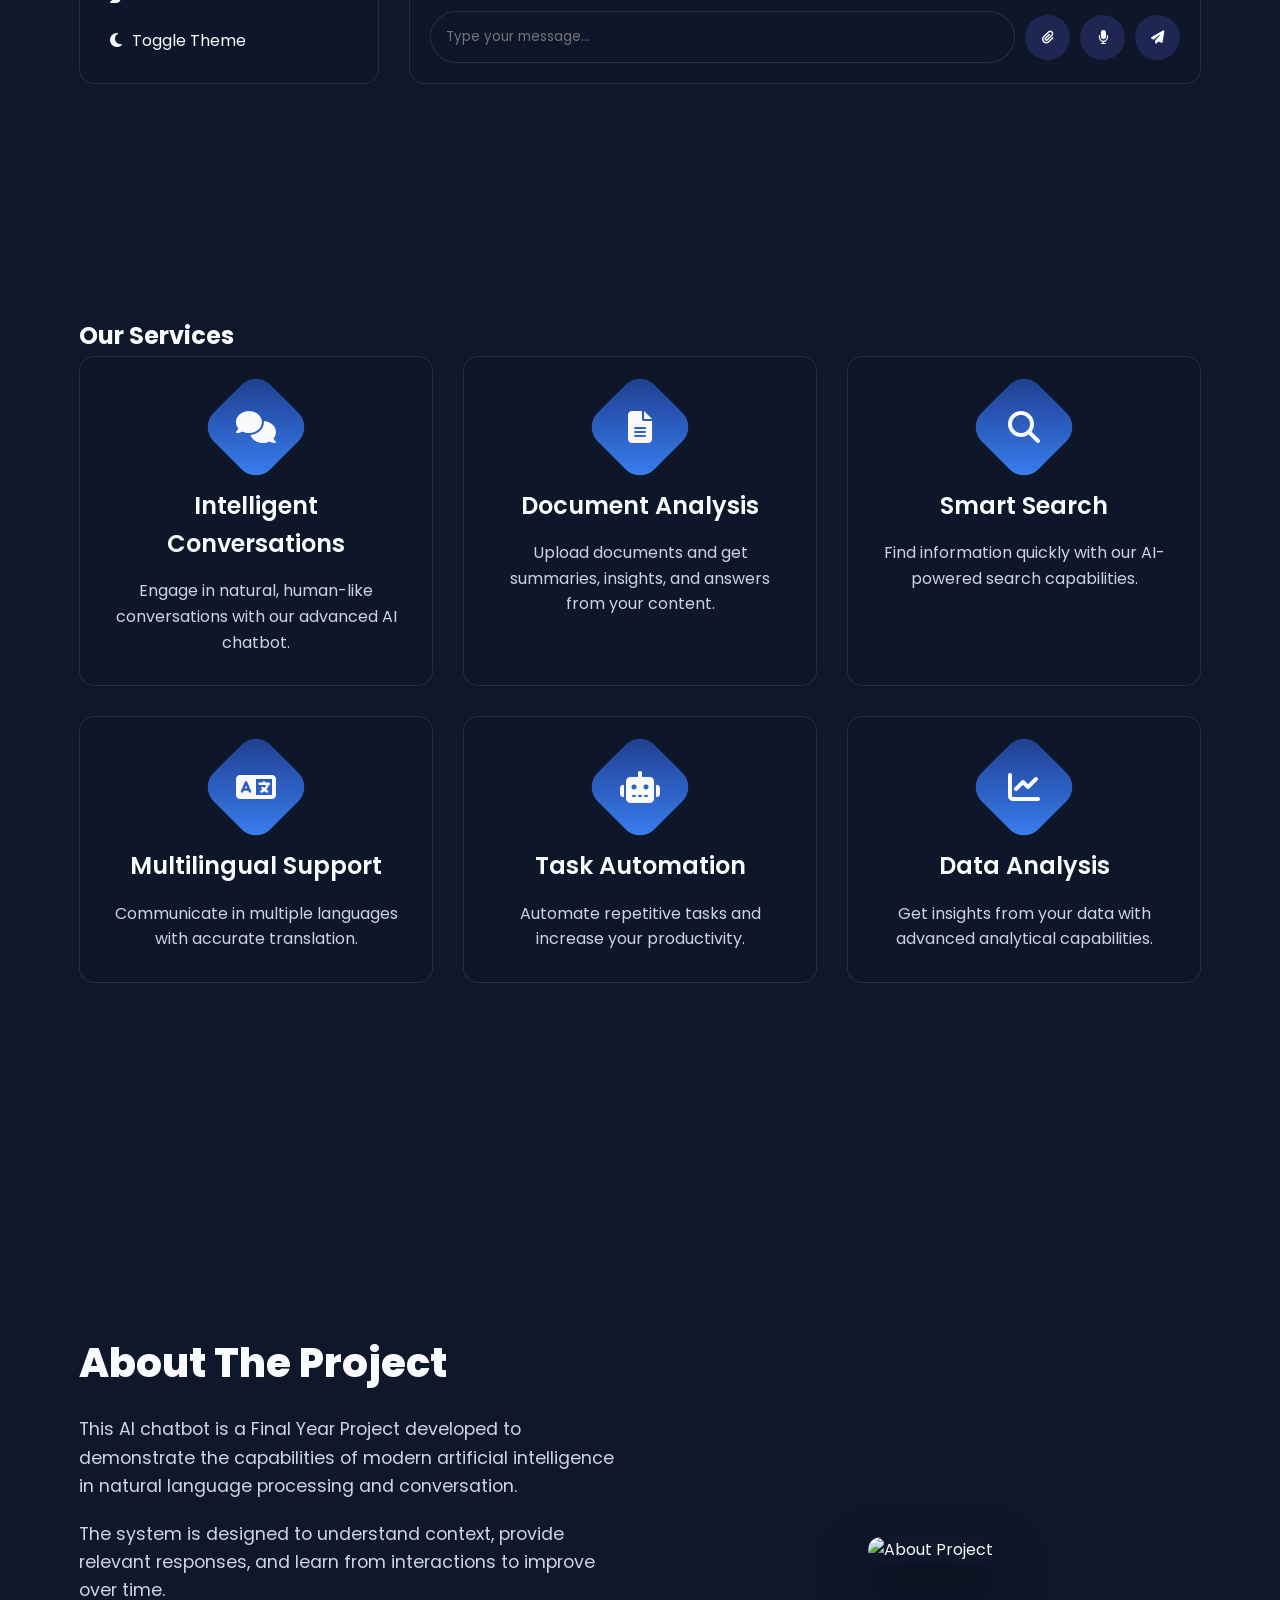
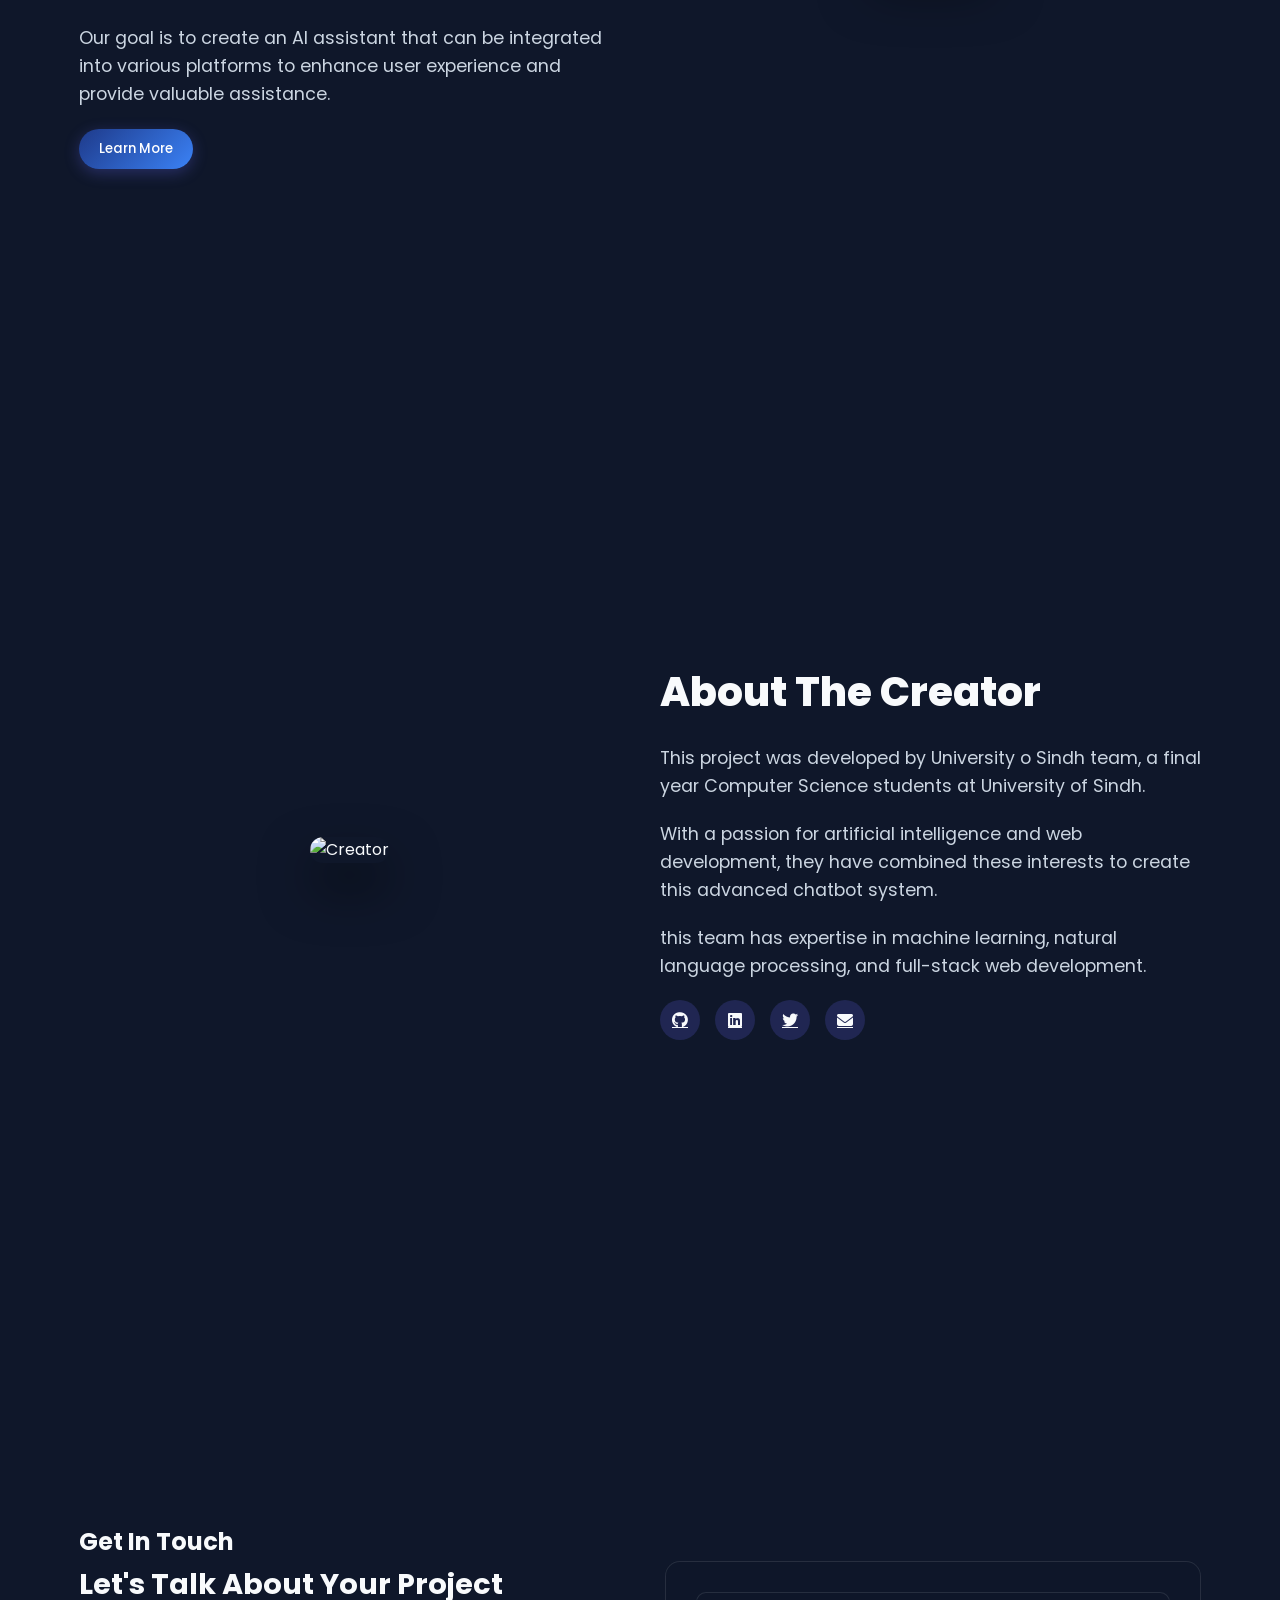
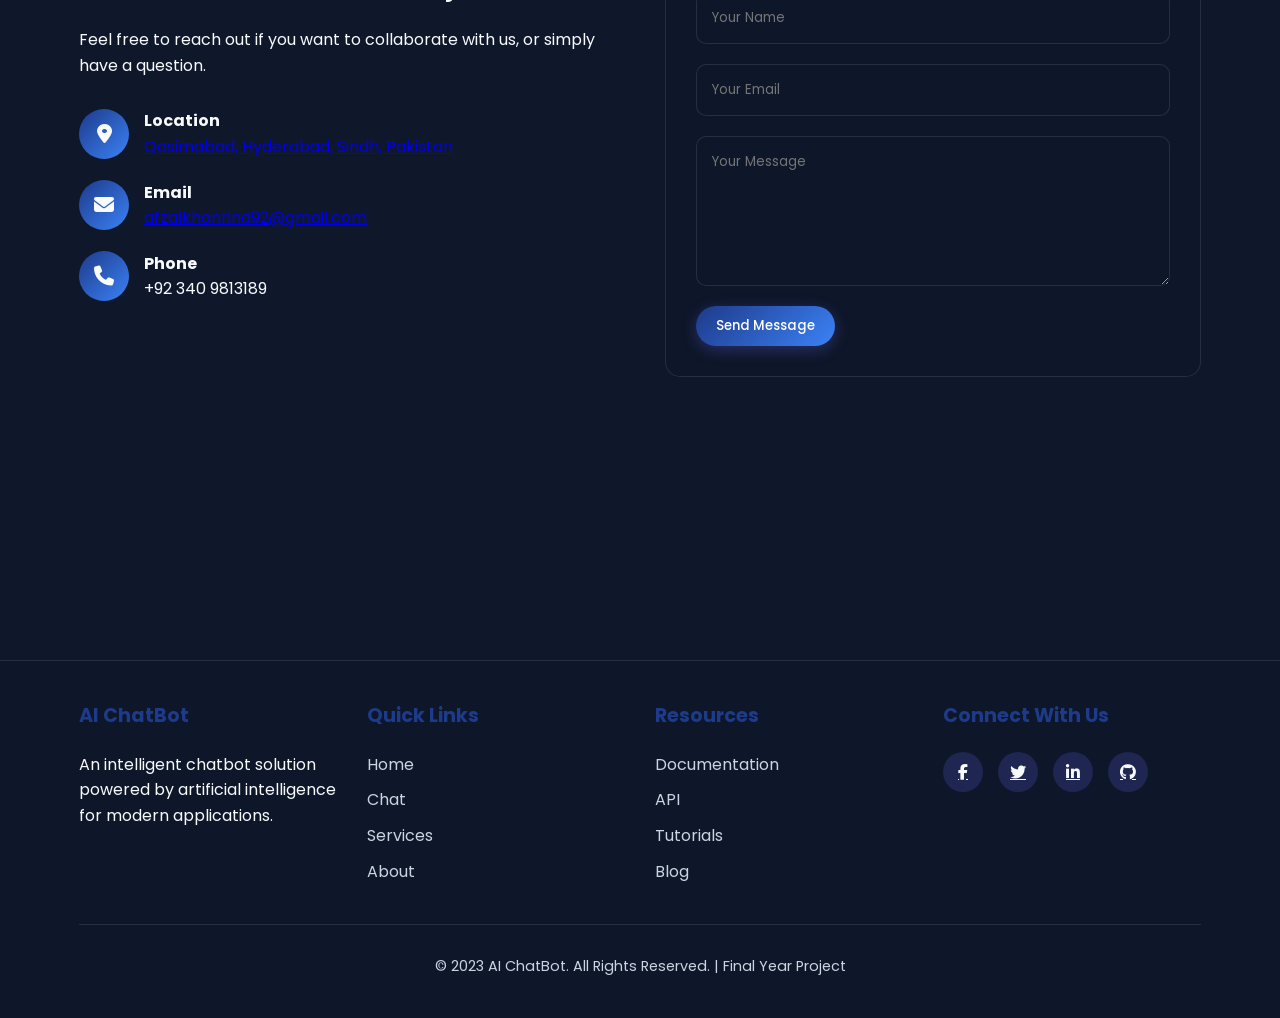
==== commit 62387cd2: "Update frontend files and add thesis generation scripts" ====
--- a/index.html
+++ b/index.html
@@ -1,11 +1,13 @@
 <html lang="en">
+
 <head>
     <meta charset="UTF-8">
     <meta name="viewport" content="width=device-width, initial-scale=1.0">
     <title>AI ChatBot | Final Year Project</title>
     <link href="https://cdn.jsdelivr.net/npm/tailwindcss@2.2.19/dist/tailwind.min.css" rel="stylesheet">
     <link rel="stylesheet" href="https://cdnjs.cloudflare.com/ajax/libs/font-awesome/6.4.0/css/all.min.css">
-    <link href="https://fonts.googleapis.com/css2?family=Poppins:wght@300;400;500;600;700&display=swap" rel="stylesheet">
+    <link href="https://fonts.googleapis.com/css2?family=Poppins:wght@300;400;500;600;700&display=swap"
+        rel="stylesheet">
     <style>
         * {
             margin: 0;
@@ -15,15 +17,15 @@
         }
 
         :root {
-            --primary: #6366f1;
-            --primary-dark: #4f46e5;
-            --secondary: #8b5cf6;
-            --accent: #ec4899;
+            --primary: #1e3a8a;
+            --primary-dark: #1e40af;
+            --secondary: #3b82f6;
+            --accent: #d97706;
             --light: #f8fafc;
             --dark: #1e293b;
             --gray: #64748b;
             --success: #10b981;
-            --gradient: linear-gradient(135deg, var(--primary) 0%, var(--secondary) 50%, var(--accent) 100%);
+            --gradient: linear-gradient(135deg, #1e3a8a 0%, #3b82f6 100%);
             --transition: all 0.3s ease;
         }
 
@@ -55,27 +57,36 @@
             right: 20px;
             width: 60px;
             height: 60px;
-            background-image: linear-gradient(135deg, 
-             rgb(99, 102, 241) 0%,
-             rgb(139, 92, 246) 50%, 
-             rgb(236, 72, 153) 100%); /* Blue background */
-            border-radius: 50%; /* Circular shape */
+            background-image: linear-gradient(135deg,
+                    rgb(30, 58, 138) 0%,
+                    rgb(59, 130, 246) 100%);
+            /* Professional navy blue */
+            border-radius: 50%;
+            /* Circular shape */
             display: flex;
             justify-content: center;
             align-items: center;
             cursor: pointer;
-            box-shadow: 0 4px 8px rgba(0, 0, 0, 0.2); /* Shadow for depth */
-            transition: transform 0.3s ease; /* Smooth hover effect */
-            z-index: 1000; /* Ensure it's on top, floating above content */
-            border: none; /* Remove button border */
-            padding: 0; /* Remove padding */
-        }
+            box-shadow: 0 4px 8px rgba(0, 0, 0, 0.2);
+            /* Shadow for depth */
+            transition: transform 0.3s ease;
+            /* Smooth hover effect */
+            z-index: 1000;
+            /* Ensure it's on top, floating above content */
+            border: none;
+            /* Remove button border */
+            padding: 0;
+            /* Remove padding */
+        }
+
         #ai-chat-icon:hover {
-            transform: scale(1.1); /* Slight enlarge on hover */
+            transform: scale(1.1);
+            /* Slight enlarge on hover */
         }
 
         #ai-chat-icon::before {
-            content: "💬"; /* Chat bubble emoji as icon */
+            content: "💬";
+            /* Chat bubble emoji as icon */
             font-size: 30px;
         }
 
@@ -177,6 +188,32 @@
             gap: 15px;
         }
 
+        .theme-toggle-btn {
+            background: rgba(255, 255, 255, 0.1);
+            border: 1px solid rgba(255, 255, 255, 0.2);
+            color: var(--light);
+            width: 40px;
+            height: 40px;
+            border-radius: 50%;
+            display: flex;
+            align-items: center;
+            justify-content: center;
+            cursor: pointer;
+            transition: var(--transition);
+        }
+
+        .light-mode .theme-toggle-btn {
+            background: rgba(0, 0, 0, 0.05);
+            border: 1px solid rgba(0, 0, 0, 0.1);
+            color: var(--dark);
+        }
+
+        .theme-toggle-btn:hover {
+            background: var(--primary);
+            color: white;
+            border-color: var(--primary);
+        }
+
         .btn {
             display: inline-block;
             padding: 10px 20px;
@@ -231,7 +268,7 @@
         }
 
         /* Splash Screen */
-       .splash-screen {
+        .splash-screen {
             position: fixed;
             top: 0;
             left: 0;
@@ -248,7 +285,8 @@
 
         .splash-screen.hidden {
             opacity: 0;
-            pointer-events: none; /* Prevent interaction during fade */
+            pointer-events: none;
+            /* Prevent interaction during fade */
         }
 
         .splash-logo {
@@ -521,6 +559,7 @@
                 opacity: 0;
                 transform: translateY(10px);
             }
+
             to {
                 opacity: 1;
                 transform: translateY(0);
@@ -675,38 +714,45 @@
         }
 
         /* About Sections */
-        .about-content, .creator-content {
+        .about-content,
+        .creator-content {
             display: flex;
             align-items: center;
             gap: 40px;
         }
 
-        .about-text, .creator-text {
+        .about-text,
+        .creator-text {
             flex: 1;
         }
 
-        .about-text h2, .creator-text h2 {
+        .about-text h2,
+        .creator-text h2 {
             font-size: 2.5rem;
             margin-bottom: 20px;
             font-weight: 800;
         }
 
-        .about-text p, .creator-text p {
+        .about-text p,
+        .creator-text p {
             font-size: 1.1rem;
             margin-bottom: 20px;
             color: #cbd5e1;
         }
 
-        .light-mode .about-text p, .light-mode .creator-text p {
+        .light-mode .about-text p,
+        .light-mode .creator-text p {
             color: var(--gray);
         }
 
-        .about-image, .creator-image {
+        .about-image,
+        .creator-image {
             flex: 1;
             text-align: center;
         }
 
-        .about-image img, .creator-image img {
+        .about-image img,
+        .creator-image img {
             max-width: 100%;
             border-radius: 20px;
             box-shadow: 0 25px 50px rgba(0, 0, 0, 0.5);
@@ -883,20 +929,23 @@
 
         /* Responsive Design */
         @media (max-width: 992px) {
-            .home-content, .about-content, .creator-content {
+
+            .home-content,
+            .about-content,
+            .creator-content {
                 flex-direction: column;
                 text-align: center;
             }
-            
+
             .home-buttons {
                 justify-content: center;
             }
-            
+
             .chat-container {
                 flex-direction: column;
                 height: auto;
             }
-            
+
             .sidebar {
                 width: 100%;
                 margin-bottom: 20px;
@@ -907,21 +956,22 @@
             .nav-links {
                 display: none;
             }
-            
+
             .hamburger {
                 display: flex;
             }
-            
+
             .home-text h1 {
                 font-size: 2.5rem;
             }
-            
+
             .section {
                 padding: 60px 0;
             }
         }
     </style>
 </head>
+
 <body>
     <!-- Splash Screen -->
     <div class="splash-screen" id="splashScreen">
@@ -934,20 +984,22 @@
     <header class="glass-effect">
         <div class="container header-container">
             <a href="#" class="logo">AI<span>ChatBot</span></a>
-            
+
             <div class="nav-links">
                 <a href="#home">Home</a>
-                <a href="login_regis.html" target="_blank" id="newChatBtn">Chat</a>
+                <a href="chatscreenui.html" target="_blank" id="newChatBtn">Chat</a>
                 <a href="#services">Services</a>
                 <a href="#about">About Project</a>
                 <a href="#creator">About Creator</a>
                 <a href="#contact">Contact</a>
             </div>
-            
+
             <div class="nav-actions">
-                <button class="btn-outline" id="themeToggle">
-                    <i class="fas fa-moon"></i>
+                <button class="theme-toggle-btn" id="themeToggle" aria-label="Toggle theme" style="margin-right: 10px;">
+                    <i class="fas fa-sun"></i>
                 </button>
+                <a href="login_regis.html" class="btn-outline">Login</a>
+                <button class="btn" onclick="window.location.href='login_regis.html'">Get Started</button>
                 <div class="hamburger" id="hamburger">
                     <span></span>
                     <span></span>
@@ -962,16 +1014,18 @@
         <div class="container home-content">
             <div class="home-text">
                 <h1>Experience the Power of <span>AI Chat</span></h1>
-                <p>Our advanced chatbot utilizes cutting-edge artificial intelligence to provide intelligent responses, answer queries, and assist with various tasks. Experience the future of conversation today.</p>
+                <p>Our advanced chatbot utilizes cutting-edge artificial intelligence to provide intelligent responses,
+                    answer queries, and assist with various tasks. Experience the future of conversation today.</p>
                 <div class="home-buttons">
-                    <button class="btn">Start Chatting</button>
+                   <a href="chatscreenui.html"> <button class="btn" >Start Chatting</button></a>
                     <button class="btn btn-outline">
                         <i class="fas fa-play-circle"></i> Watch Demo
                     </button>
                 </div>
             </div>
             <div class="home-image">
-                <img src="https://cdn.prod.website-files.com/634054c00f602044abb3060d/6493311b4fb3f00cc62310f1_Best%20AI%20Chatbots.webp" alt="AI Chat Visualization">
+                <img src="https://cdn.prod.website-files.com/634054c00f602044abb3060d/6493311b4fb3f00cc62310f1_Best%20AI%20Chatbots.webp"
+                    alt="AI Chat Visualization">
             </div>
         </div>
     </section>
@@ -980,22 +1034,22 @@
     <section class="section" id="chat">
         <div class="container">
             <h2 class="text-3xl font-bold text-center mb-10">Chat Interface</h2>
-            
+
             <div class="chat-container">
                 <div class="sidebar">
                     <div class="sidebar-header">
                         <h3>Conversations</h3>
                     </div>
-                    
+
                     <button class="btn new-chat-btn">
                         <i class="fas fa-plus"></i> New Chat
                     </button>
-                    
+
                     <div class="search-chats">
                         <i class="fas fa-search"></i>
                         <input type="text" placeholder="Search chats...">
                     </div>
-                    
+
                     <div class="saved-chats">
                         <div class="chat-item">
                             <div>Project Discussion</div>
@@ -1010,7 +1064,7 @@
                             <small>Last week</small>
                         </div>
                     </div>
-                    
+
                     <div class="sidebar-actions">
                         <div class="sidebar-action">
                             <i class="fas fa-save"></i>
@@ -1026,7 +1080,7 @@
                         </div>
                     </div>
                 </div>
-                
+
                 <div class="chat-main">
                     <div class="chat-header">
                         <h3>AI Assistant</h3>
@@ -1035,7 +1089,7 @@
                             Online
                         </div>
                     </div>
-                    
+
                     <div class="chat-messages">
                         <div class="message ai">
                             Hello! I'm your AI assistant. How can I help you today?
@@ -1044,10 +1098,11 @@
                             I'd like to learn more about your capabilities.
                         </div>
                         <div class="message ai">
-                            I can answer questions, provide information, analyze documents, and much more. What would you like to know?
+                            I can answer questions, provide information, analyze documents, and much more. What would
+                            you like to know?
                         </div>
                     </div>
-                    
+
                     <div class="chat-input">
                         <input type="text" placeholder="Type your message...">
                         <div class="chat-actions">
@@ -1071,7 +1126,7 @@
     <section class="section" id="services">
         <div class="container">
             <h2 class="text-3xl font-bold text-center mb-10">Our Services</h2>
-            
+
             <div class="services-grid">
                 <div class="service-card">
                     <div class="service-icon">
@@ -1080,7 +1135,7 @@
                     <h3>Intelligent Conversations</h3>
                     <p>Engage in natural, human-like conversations with our advanced AI chatbot.</p>
                 </div>
-                
+
                 <div class="service-card">
                     <div class="service-icon">
                         <i class="fas fa-file-alt"></i>
@@ -1088,7 +1143,7 @@
                     <h3>Document Analysis</h3>
                     <p>Upload documents and get summaries, insights, and answers from your content.</p>
                 </div>
-                
+
                 <div class="service-card">
                     <div class="service-icon">
                         <i class="fas fa-search"></i>
@@ -1096,7 +1151,7 @@
                     <h3>Smart Search</h3>
                     <p>Find information quickly with our AI-powered search capabilities.</p>
                 </div>
-                
+
                 <div class="service-card">
                     <div class="service-icon">
                         <i class="fas fa-language"></i>
@@ -1104,7 +1159,7 @@
                     <h3>Multilingual Support</h3>
                     <p>Communicate in multiple languages with accurate translation.</p>
                 </div>
-                
+
                 <div class="service-card">
                     <div class="service-icon">
                         <i class="fas fa-robot"></i>
@@ -1112,7 +1167,7 @@
                     <h3>Task Automation</h3>
                     <p>Automate repetitive tasks and increase your productivity.</p>
                 </div>
-                
+
                 <div class="service-card">
                     <div class="service-icon">
                         <i class="fas fa-chart-line"></i>
@@ -1129,13 +1184,17 @@
         <div class="container about-content">
             <div class="about-text">
                 <h2>About The Project</h2>
-                <p>This AI chatbot is a Final Year Project developed to demonstrate the capabilities of modern artificial intelligence in natural language processing and conversation.</p>
-                <p>The system is designed to understand context, provide relevant responses, and learn from interactions to improve over time.</p>
-                <p>Our goal is to create an AI assistant that can be integrated into various platforms to enhance user experience and provide valuable assistance.</p>
+                <p>This AI chatbot is a Final Year Project developed to demonstrate the capabilities of modern
+                    artificial intelligence in natural language processing and conversation.</p>
+                <p>The system is designed to understand context, provide relevant responses, and learn from interactions
+                    to improve over time.</p>
+                <p>Our goal is to create an AI assistant that can be integrated into various platforms to enhance user
+                    experience and provide valuable assistance.</p>
                 <button class="btn">Learn More</button>
             </div>
             <div class="about-image">
-                <img src="https://messengerbot.app/wp-content/uploads/2025/05/chatbot-voice-assistant-1280x731.png" alt="About Project">
+                <img src="https://messengerbot.app/wp-content/uploads/2025/05/chatbot-voice-assistant-1280x731.png"
+                    alt="About Project">
             </div>
         </div>
     </section>
@@ -1148,9 +1207,12 @@
             </div>
             <div class="creator-text">
                 <h2>About The Creator</h2>
-                <p>This project was developed by University o Sindh team, a final year Computer Science students at University of Sindh.</p>
-                <p>With a passion for artificial intelligence and web development, they have combined these interests to create this advanced chatbot system.</p>
-                <p>this team has expertise in machine learning, natural language processing, and full-stack web development.</p>
+                <p>This project was developed by University o Sindh team, a final year Computer Science students at
+                    University of Sindh.</p>
+                <p>With a passion for artificial intelligence and web development, they have combined these interests to
+                    create this advanced chatbot system.</p>
+                <p>this team has expertise in machine learning, natural language processing, and full-stack web
+                    development.</p>
                 <div class="social-links">
                     <a href="#"><i class="fab fa-github"></i></a>
                     <a href="#"><i class="fab fa-linkedin"></i></a>
@@ -1165,12 +1227,12 @@
     <section class="section" id="contact">
         <div class="container">
             <h2 class="text-3xl font-bold text-center mb-10">Get In Touch</h2>
-            
+
             <div class="contact-container">
                 <div class="contact-info">
                     <h3>Let's Talk About Your Project</h3>
                     <p>Feel free to reach out if you want to collaborate with us, or simply have a question.</p>
-                    
+
                     <div class="contact-details">
                         <div class="contact-item">
                             <div class="contact-icon">
@@ -1178,20 +1240,22 @@
                             </div>
                             <div>
                                 <h4>Location</h4>
-                                <p><a href="https://www.bing.com/maps/directions?ty=18&vdpid=7409559364731666433&v=2&sV=1&FORM=MIRE&secq=25.407309%2C68.338774&srs=mp" target="_blank">Qasimabad, Hyderabad, Sindh, Pakistan</a></p>
+                                <p><a href="https://www.bing.com/maps/directions?ty=18&vdpid=7409559364731666433&v=2&sV=1&FORM=MIRE&secq=25.407309%2C68.338774&srs=mp"
+                                        target="_blank">Qasimabad, Hyderabad, Sindh, Pakistan</a></p>
                             </div>
                         </div>
-                        
+
                         <div class="contact-item">
                             <div class="contact-icon">
                                 <i class="fas fa-envelope"></i>
                             </div>
                             <div>
                                 <h4>Email</h4>
-                                <p><a href="https://mail.google.com/mail/?view=cm&fs=1&tf=1&to=afzalkhanrind92@gmail.com" target="_blank">afzalkhanrind92@gmail.com</a></p>
+                                <p><a href="https://mail.google.com/mail/?view=cm&fs=1&tf=1&to=afzalkhanrind92@gmail.com"
+                                        target="_blank">afzalkhanrind92@gmail.com</a></p>
                             </div>
                         </div>
-                        
+
                         <div class="contact-item">
                             <div class="contact-icon">
                                 <i class="fas fa-phone"></i>
@@ -1203,21 +1267,21 @@
                         </div>
                     </div>
                 </div>
-                
+
                 <div class="contact-form">
                     <form>
                         <div class="form-group">
                             <input type="text" class="form-control" placeholder="Your Name" required>
                         </div>
-                        
+
                         <div class="form-group">
                             <input type="email" class="form-control" placeholder="Your Email" required>
                         </div>
-                        
+
                         <div class="form-group">
                             <textarea class="form-control" placeholder="Your Message" required></textarea>
                         </div>
-                        
+
                         <button type="submit" class="btn">Send Message</button>
                     </form>
                 </div>
@@ -1234,7 +1298,7 @@
                     <h3>AI ChatBot</h3>
                     <p>An intelligent chatbot solution powered by artificial intelligence for modern applications.</p>
                 </div>
-                
+
                 <div class="footer-column">
                     <h3>Quick Links</h3>
                     <ul class="footer-links">
@@ -1244,7 +1308,7 @@
                         <li><a href="#about">About</a></li>
                     </ul>
                 </div>
-                
+
                 <div class="footer-column">
                     <h3>Resources</h3>
                     <ul class="footer-links">
@@ -1254,7 +1318,7 @@
                         <li><a href="#">Blog</a></li>
                     </ul>
                 </div>
-                
+
                 <div class="footer-column">
                     <h3>Connect With Us</h3>
                     <div class="social-links">
@@ -1265,7 +1329,7 @@
                     </div>
                 </div>
             </div>
-            
+
             <div class="copyright">
                 <p>&copy; 2023 AI ChatBot. All Rights Reserved. | Final Year Project</p>
             </div>
@@ -1273,12 +1337,12 @@
     </footer>
 
     <script>
-        
-
-      document.getElementById('ai-chat-icon').addEventListener('click', function() {
-    localStorage.setItem('startNewChat', 'true'); // Set flag
-    window.open('login_regis.html', '_blank');   // Open chat screen
-});
+
+
+        document.getElementById('ai-chat-icon').addEventListener('click', function () {
+            localStorage.setItem('startNewChat', 'true'); // Set flag
+            window.open('login_regis.html', '_blank');   // Open chat screen
+        });
 
         // DOM Elements
         const splashScreen = document.getElementById('splashScreen');
@@ -1287,7 +1351,7 @@
         const body = document.body;
 
         // Hide splash screen and show main content
-       window.addEventListener('load', () => {
+        window.addEventListener('load', () => {
             const splashScreen = document.getElementById('splashScreen');
             setTimeout(() => {
                 splashScreen.classList.add('hidden'); // Start fade-out
@@ -1299,15 +1363,31 @@
             }, 2000); // 2-second delay before fade starts
         });
         // Theme toggle functionality
-        themeToggle.addEventListener('click', () => {
-            body.classList.toggle('light-mode');
-            
-            if (body.classList.contains('light-mode')) {
-                themeToggle.innerHTML = '<i class="fas fa-sun"></i>';
+        if (themeToggle) {
+            themeToggle.addEventListener('click', () => {
+                const isLight = !body.classList.contains('light-mode');
+                setTheme(isLight);
+            });
+        }
+
+        function setTheme(isLight) {
+            const icon = themeToggle.querySelector('i');
+            if (isLight) {
+                body.classList.add('light-mode');
+                if (icon) icon.className = 'fas fa-moon';
+                localStorage.setItem('theme', 'light');
             } else {
-                themeToggle.innerHTML = '<i class="fas fa-moon"></i>';
+                body.classList.remove('light-mode');
+                if (icon) icon.className = 'fas fa-sun';
+                localStorage.setItem('theme', 'dark');
             }
-        });
+        }
+
+        // Initialize Theme
+        const savedTheme = localStorage.getItem('theme');
+        if (savedTheme === 'light') {
+            setTheme(true);
+        }
 
         // Chat functionality
         const messageInput = document.querySelector('.chat-input input');
@@ -1325,7 +1405,7 @@
 
         function generateAIResponse(message) {
             const lowerMessage = message.toLowerCase();
-            
+
             if (lowerMessage.includes('hello') || lowerMessage.includes('hi')) {
                 return "Hello there! How can I assist you today?";
             } else if (lowerMessage.includes('how are you')) {
@@ -1351,10 +1431,10 @@
         function sendMessage() {
             const message = messageInput.value.trim();
             if (message === '') return;
-            
+
             addMessage(message, true);
             messageInput.value = '';
-            
+
             // Simulate AI response after a short delay
             setTimeout(() => {
                 addMessage(generateAIResponse(message), false);
@@ -1372,10 +1452,10 @@
         document.querySelectorAll('a[href^="#"]').forEach(anchor => {
             anchor.addEventListener('click', function (e) {
                 e.preventDefault();
-                
+
                 const targetId = this.getAttribute('href');
                 if (targetId === '#') return;
-                
+
                 const targetElement = document.querySelector(targetId);
                 if (targetElement) {
                     targetElement.scrollIntoView({
@@ -1391,4 +1471,5 @@
         }, 2000);
     </script>
 </body>
+
 </html>
